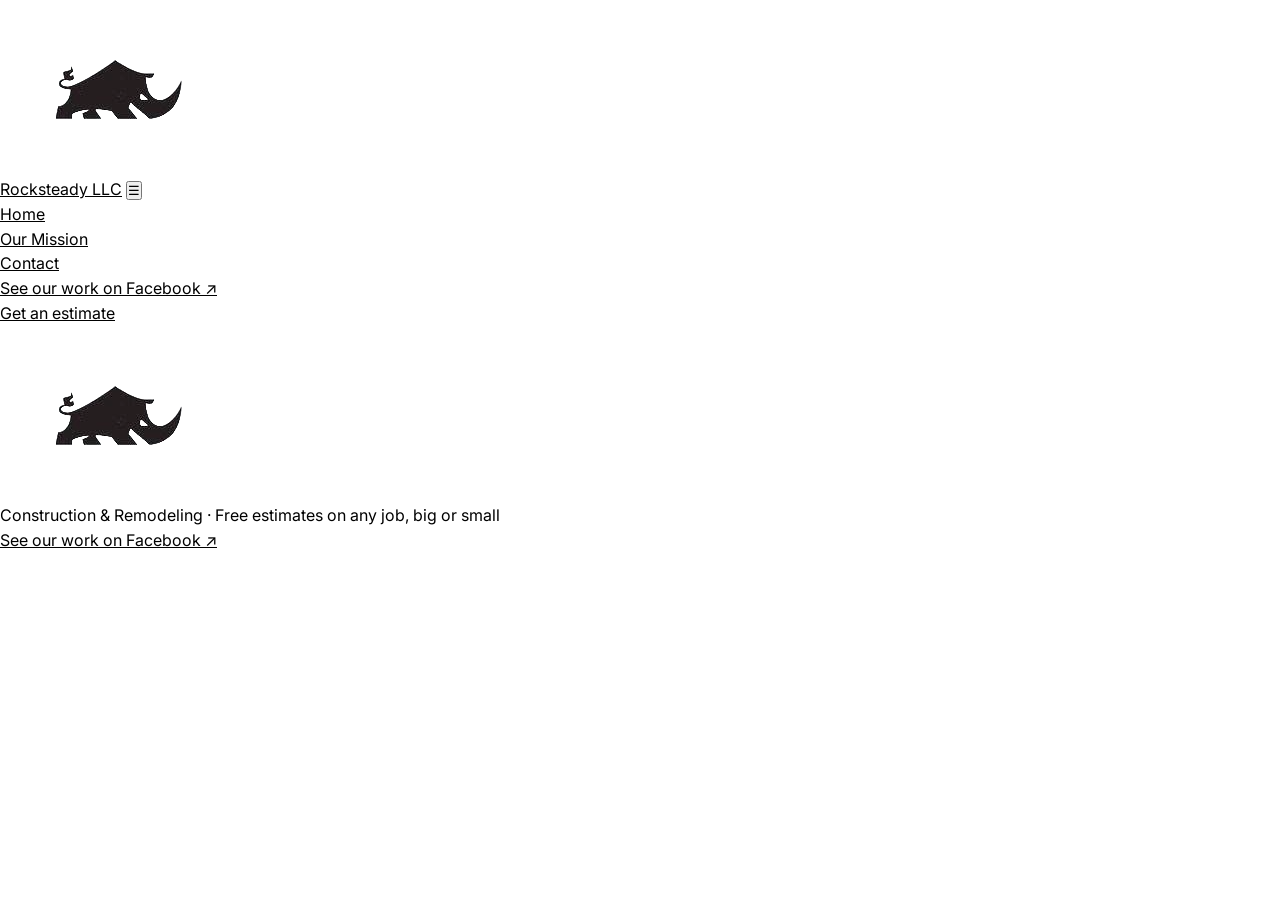
==== index.html @ 081a8885 "Initial commit" ====
<!DOCTYPE html>
<html lang="en">
<head>
<meta charset="UTF-8">
<meta name="viewport" content="width=device-width, initial-scale=1.0">
<title>COMPANY NAME EXAMPLE</title>
<link rel="stylesheet" href="css/styles.css">
</head>
<body data-page="home">

<header><div id="nav-root"></div></header>

<main>
  <div id="intro-root"></div>
  <div id="services-root"></div>
  <div id="process-root"></div>
  <div id="about-root"></div>
</main>

<div id="footer-root"></div>

<script src="js/site.js"></script>
<script src="js/home.js"></script>
</body>
</html>
---- css/styles.css ----
@import url('https://fonts.googleapis.com/css2?family=Archivo:wght@700;900&family=Inter:wght@400;500;600&family=IBM+Plex+Mono:wght@400;500&display=swap');

:root {
  --color-bg: #fafafa;
  --color-text: #1a1a1a;
  --teal: #0d9488;
  --deep-teal: #115e59;
  --aqua: #2dd4bf;
  --muted-blue: #6b7280;
  --line: rgba(36,39,43,0.14);
}

*{box-sizing:border-box; margin:0; padding:0;}

html{scroll-behavior:smooth;}

body{
  font-family:'Inter', sans-serif;
  color:var(--charcoal);
  background:var(--offwhite);
  line-height:1.55;
  -webkit-font-smoothing:antialiased;
}

h1,h2,h3{font-family:'Archivo', sans-serif; font-weight:900; letter-spacing:-0.01em;}

.mono{font-family:'IBM Plex Mono', monospace;}

a{color:inherit;}

img{max-width:100%; display:block;}

a:focus-visible, button:focus-visible{
  outline:3px solid var(--muted-blue);
  outline-offset:3px;
}
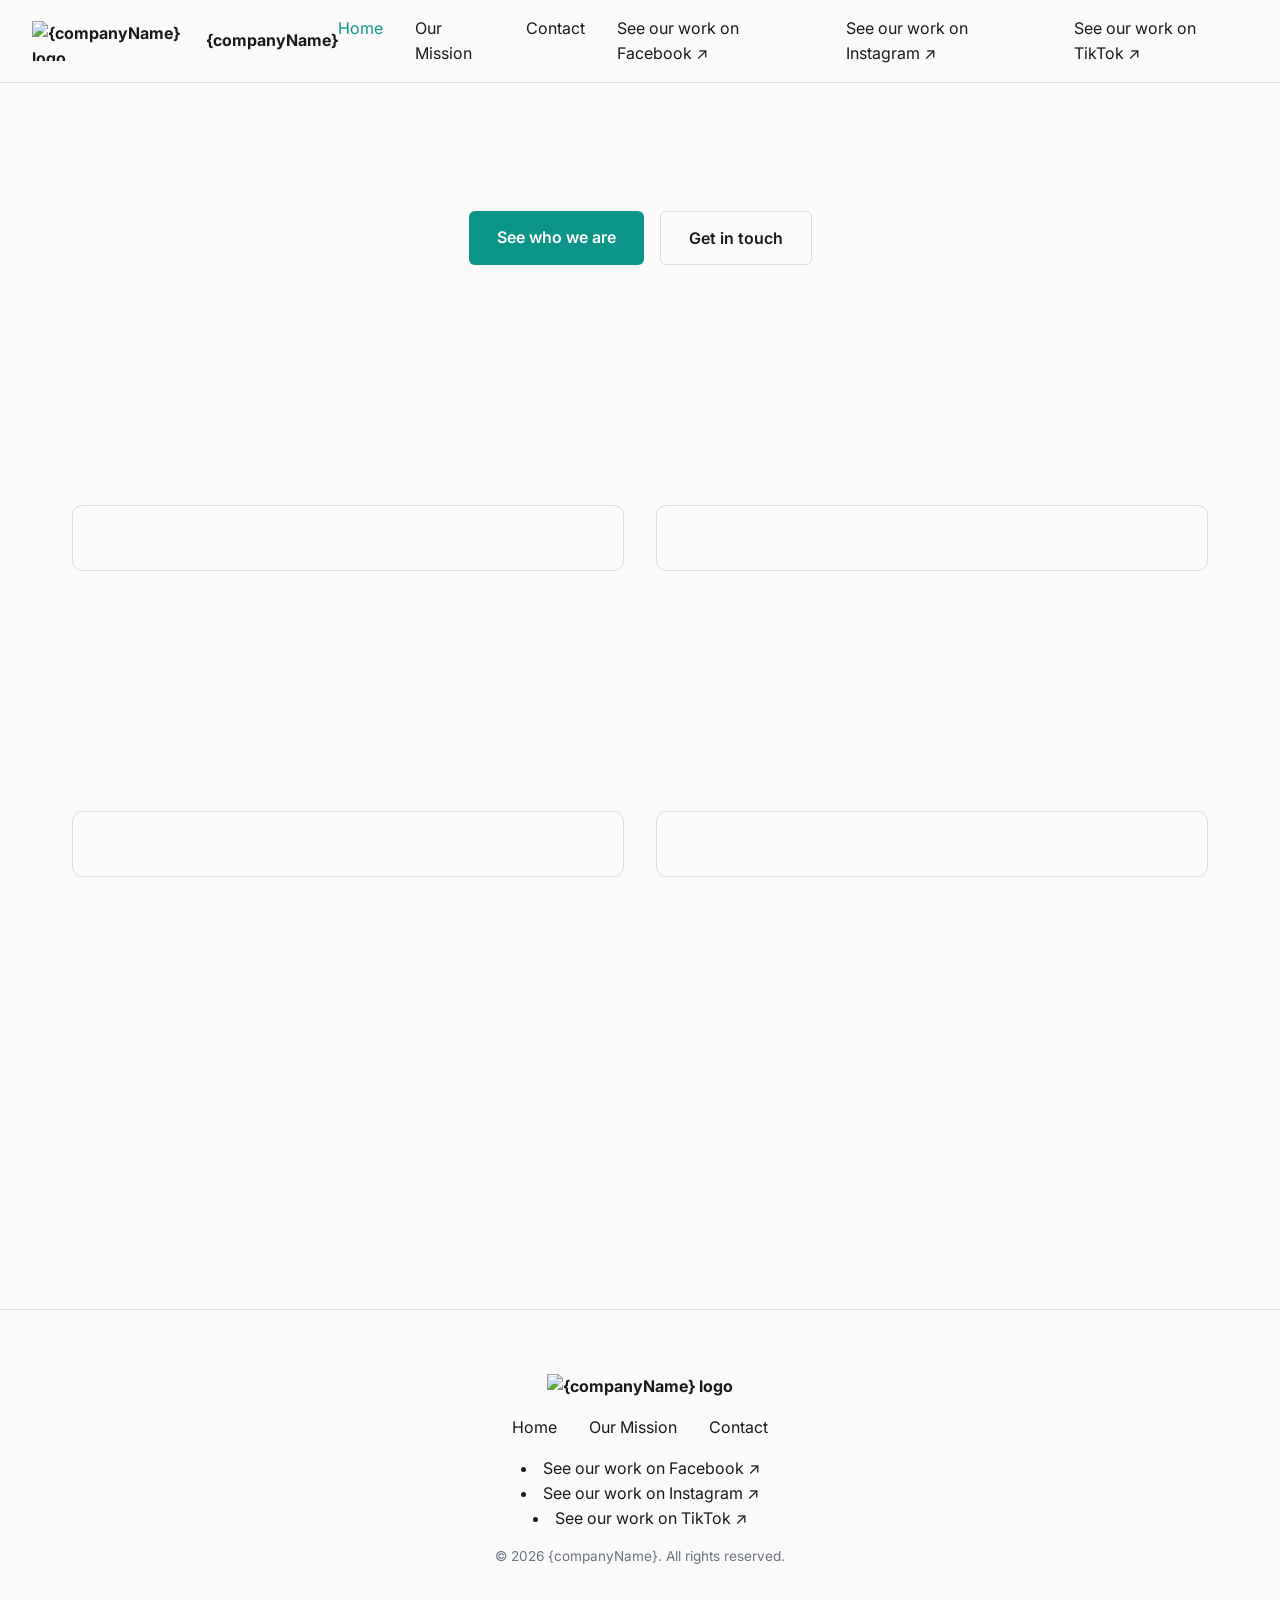
==== commit 0a466b5a: "set up home page and necessary base css styling" ====
--- a/index.html
+++ b/index.html
@@ -3,7 +3,7 @@
 <head>
 <meta charset="UTF-8">
 <meta name="viewport" content="width=device-width, initial-scale=1.0">
-<title>COMPANY NAME EXAMPLE</title>
+<title>{{COMPANY_NAME}}</title>
 <link rel="stylesheet" href="css/styles.css">
 </head>
 <body data-page="home">
@@ -11,10 +11,10 @@
 <header><div id="nav-root"></div></header>
 
 <main>
-  <div id="intro-root"></div>
-  <div id="services-root"></div>
-  <div id="process-root"></div>
-  <div id="about-root"></div>
+  <div id="home-intro-root"></div>
+  <div id="home-highlight1-root"></div>
+  <div id="home-highlight2-root"></div>
+  <div id="home-about-root"></div>
 </main>
 
 <div id="footer-root"></div>
--- a/css/styles.css
+++ b/css/styles.css
@@ -1,36 +1,290 @@
+/* ============================================================
+   FONTS
+   ============================================================ */
 @import url('https://fonts.googleapis.com/css2?family=Archivo:wght@700;900&family=Inter:wght@400;500;600&family=IBM+Plex+Mono:wght@400;500&display=swap');
 
+
+/* ============================================================
+   1. GLOBAL VARIABLES
+   Change these once here to reskin an entire site.
+   ============================================================ */
 :root {
   --color-bg: #fafafa;
   --color-text: #1a1a1a;
-  --teal: #0d9488;
-  --deep-teal: #115e59;
-  --aqua: #2dd4bf;
-  --muted-blue: #6b7280;
-  --line: rgba(36,39,43,0.14);
-}
-
-*{box-sizing:border-box; margin:0; padding:0;}
-
-html{scroll-behavior:smooth;}
-
-body{
-  font-family:'Inter', sans-serif;
-  color:var(--charcoal);
-  background:var(--offwhite);
-  line-height:1.55;
-  -webkit-font-smoothing:antialiased;
-}
-
-h1,h2,h3{font-family:'Archivo', sans-serif; font-weight:900; letter-spacing:-0.01em;}
-
-.mono{font-family:'IBM Plex Mono', monospace;}
-
-a{color:inherit;}
-
-img{max-width:100%; display:block;}
-
-a:focus-visible, button:focus-visible{
-  outline:3px solid var(--muted-blue);
-  outline-offset:3px;
+
+  --color-primary: #0d9488;       /* was --teal — main brand color */
+  --color-primary-dark: #115e59;  /* was --dark-teal — hover states, emphasis */
+  --color-accent: #2dd4bf;        /* was --aqua — highlights, secondary accents */
+  --color-muted: #6b7280;         /* was --muted-blue — body text, subdued elements */
+  --color-line: rgba(36,39,43,0.14);
+  --color-primary-tint: rgba(13, 148, 136, 0.04); /* light background tint, e.g. featured cards */
+
+  /* spacing scale — keeps padding/margins consistent across sections */
+  --space-sm: 16px;
+  --space-md: 32px;
+  --space-lg: 64px;
+  --space-xl: 96px;
+
+  --max-width: 1200px;
+}
+
+
+/* ============================================================
+   2. RESET + BASE ELEMENTS
+   Applies everywhere, on every page. Don't put page-specific
+   styling here.
+   ============================================================ */
+* { box-sizing: border-box; margin: 0; padding: 0; }
+
+html { scroll-behavior: smooth; }
+
+body {
+  font-family: 'Inter', sans-serif;
+  color: var(--color-text);
+  background: var(--color-bg);
+  line-height: 1.55;
+  -webkit-font-smoothing: antialiased;
+}
+
+h1, h2, h3 {
+  font-family: 'Archivo', sans-serif;
+  font-weight: 900;
+  letter-spacing: -0.01em;
+}
+
+.mono { font-family: 'IBM Plex Mono', monospace; }
+
+a { color: inherit; text-decoration: none; }
+
+img { max-width: 100%; display: block; }
+
+a:focus-visible, button:focus-visible {
+  outline: 3px solid var(--color-muted);
+  outline-offset: 3px;
+}
+
+
+/* ============================================================
+   3. LAYOUT UTILITIES
+   Reusable helper classes referenced by site.js/home.js output.
+   ============================================================ */
+.wrap {
+  max-width: var(--max-width);
+  margin: 0 auto;
+  padding: 0 var(--space-md);
+}
+
+
+/* ============================================================
+   4. NAV
+   Controls #nav-root output from site.js (renderNav).
+   ============================================================ */
+nav {
+  display: flex;
+  align-items: center;
+  justify-content: space-between;
+  padding: var(--space-sm) var(--space-md);
+  border-bottom: 1px solid var(--color-line);
+}
+
+/* logoPosition variants — set via data.business.logoPosition in JSON */
+nav.logo-pos-center { justify-content: center; }
+nav.logo-pos-right { flex-direction: row-reverse; }
+
+.logo {
+  display: flex;
+  align-items: center;
+  gap: 10px;
+  font-weight: 700;
+}
+
+.logo-img { max-height: 40px; width: auto; }
+
+.navlinks {
+  display: flex;
+  gap: var(--space-md);
+  list-style: none;
+}
+
+.navlinks a.active { color: var(--color-primary); }
+
+.nav-cta {
+  background: var(--color-primary);
+  color: #fff;
+  padding: 10px 20px;
+  border-radius: 6px;
+  font-weight: 600;
+}
+
+.navlinks-mobile-toggle {
+  display: none;
+  background: none;
+  border: none;
+  font-size: 1.5rem;
+  cursor: pointer;
+}
+
+/* mobile nav — see section 8 for the breakpoint that activates this */
+.navlinks.open { display: flex; }
+
+
+/* ============================================================
+   5. FOOTER
+   Controls #footer-root output from site.js (renderFooter).
+   ============================================================ */
+footer {
+  border-top: 1px solid var(--color-line);
+  padding: var(--space-lg) 0;
+  margin-top: var(--space-xl);
+}
+
+footer .wrap {
+  display: flex;
+  flex-direction: column;
+  align-items: center;
+  gap: var(--space-sm);
+  text-align: center;
+}
+
+.footer-links {
+  display: flex;
+  gap: var(--space-md);
+  list-style: none;
+}
+
+.copyright {
+  color: var(--color-muted);
+  font-size: 0.85rem;
+}
+
+
+/* ============================================================
+   6. BUTTONS + CTAs
+   Shared across intro CTAs, mission CTA, contact form submit, etc.
+   ============================================================ */
+.btn {
+  display: inline-block;
+  padding: 14px 28px;
+  border-radius: 6px;
+  font-weight: 600;
+  transition: background 0.2s ease, transform 0.2s ease;
+}
+
+.btn-primary {
+  background: var(--color-primary);
+  color: #fff;
+}
+
+.btn-primary:hover { background: var(--color-primary-dark); }
+
+.btn-ghost {
+  background: transparent;
+  border: 1px solid var(--color-line);
+  color: var(--color-text);
+}
+
+.btn-ghost:hover { border-color: var(--color-primary); color: var(--color-primary); }
+
+
+/* ============================================================
+   7. HOME PAGE SECTIONS
+   Controls output from home.js (renderIntro, renderHighlight, renderAbout).
+   Only applies where these classes appear — i.e. only on index.html.
+   ============================================================ */
+.intro {
+  padding: var(--space-xl) 0;
+  text-align: center;
+}
+
+.eyebrow, .section-num {
+  font-family: 'IBM Plex Mono', monospace;
+  color: var(--color-primary);
+  font-size: 0.85rem;
+  text-transform: uppercase;
+  letter-spacing: 0.05em;
+  margin-bottom: var(--space-sm);
+}
+
+.intro h1 { font-size: clamp(2.5rem, 5vw, 4rem); margin-bottom: var(--space-sm); }
+
+.sub {
+  color: var(--color-muted);
+  font-size: 1.1rem;
+  max-width: 600px;
+  margin: 0 auto var(--space-md);
+}
+
+.intro-ctas {
+  display: flex;
+  gap: var(--space-sm);
+  justify-content: center;
+}
+
+.highlight { padding: var(--space-xl) 0; }
+
+.section-head {
+  display: flex;
+  justify-content: space-between;
+  align-items: flex-end;
+  margin-bottom: var(--space-md);
+  gap: var(--space-md);
+}
+
+.highlight-grid {
+  display: grid;
+  grid-template-columns: repeat(auto-fit, minmax(260px, 1fr));
+  gap: var(--space-md);
+}
+
+.highlight-card {
+  border: 1px solid var(--color-line);
+  border-radius: 10px;
+  padding: var(--space-md);
+}
+
+.highlight-card.featured {
+  border-color: var(--color-primary);
+  background: var(--color-primary-tint);
+}
+
+.about { padding: var(--space-xl) 0; }
+
+
+/* ============================================================
+   8. MOBILE / RESPONSIVE
+   ============================================================ */
+@media (max-width: 768px) {
+  .navlinks-mobile-toggle { display: block; }
+
+  .navlinks {
+    display: none;
+    position: absolute;
+    top: 100%;
+    left: 0;
+    right: 0;
+    flex-direction: column;
+    background: var(--color-bg);
+    padding: var(--space-md);
+    border-bottom: 1px solid var(--color-line);
+  }
+
+  .intro-ctas { flex-direction: column; }
+
+  .section-head { flex-direction: column; align-items: flex-start; }
+}
+
+
+/* ============================================================
+   9. SCROLL-REVEAL ANIMATION
+   Controls .reveal / .reveal.in toggled by initReveal() in site.js.
+   ============================================================ */
+.reveal {
+  opacity: 0;
+  transform: translateY(20px);
+  transition: opacity 0.6s ease, transform 0.6s ease;
+}
+
+.reveal.in {
+  opacity: 1;
+  transform: translateY(0);
 }
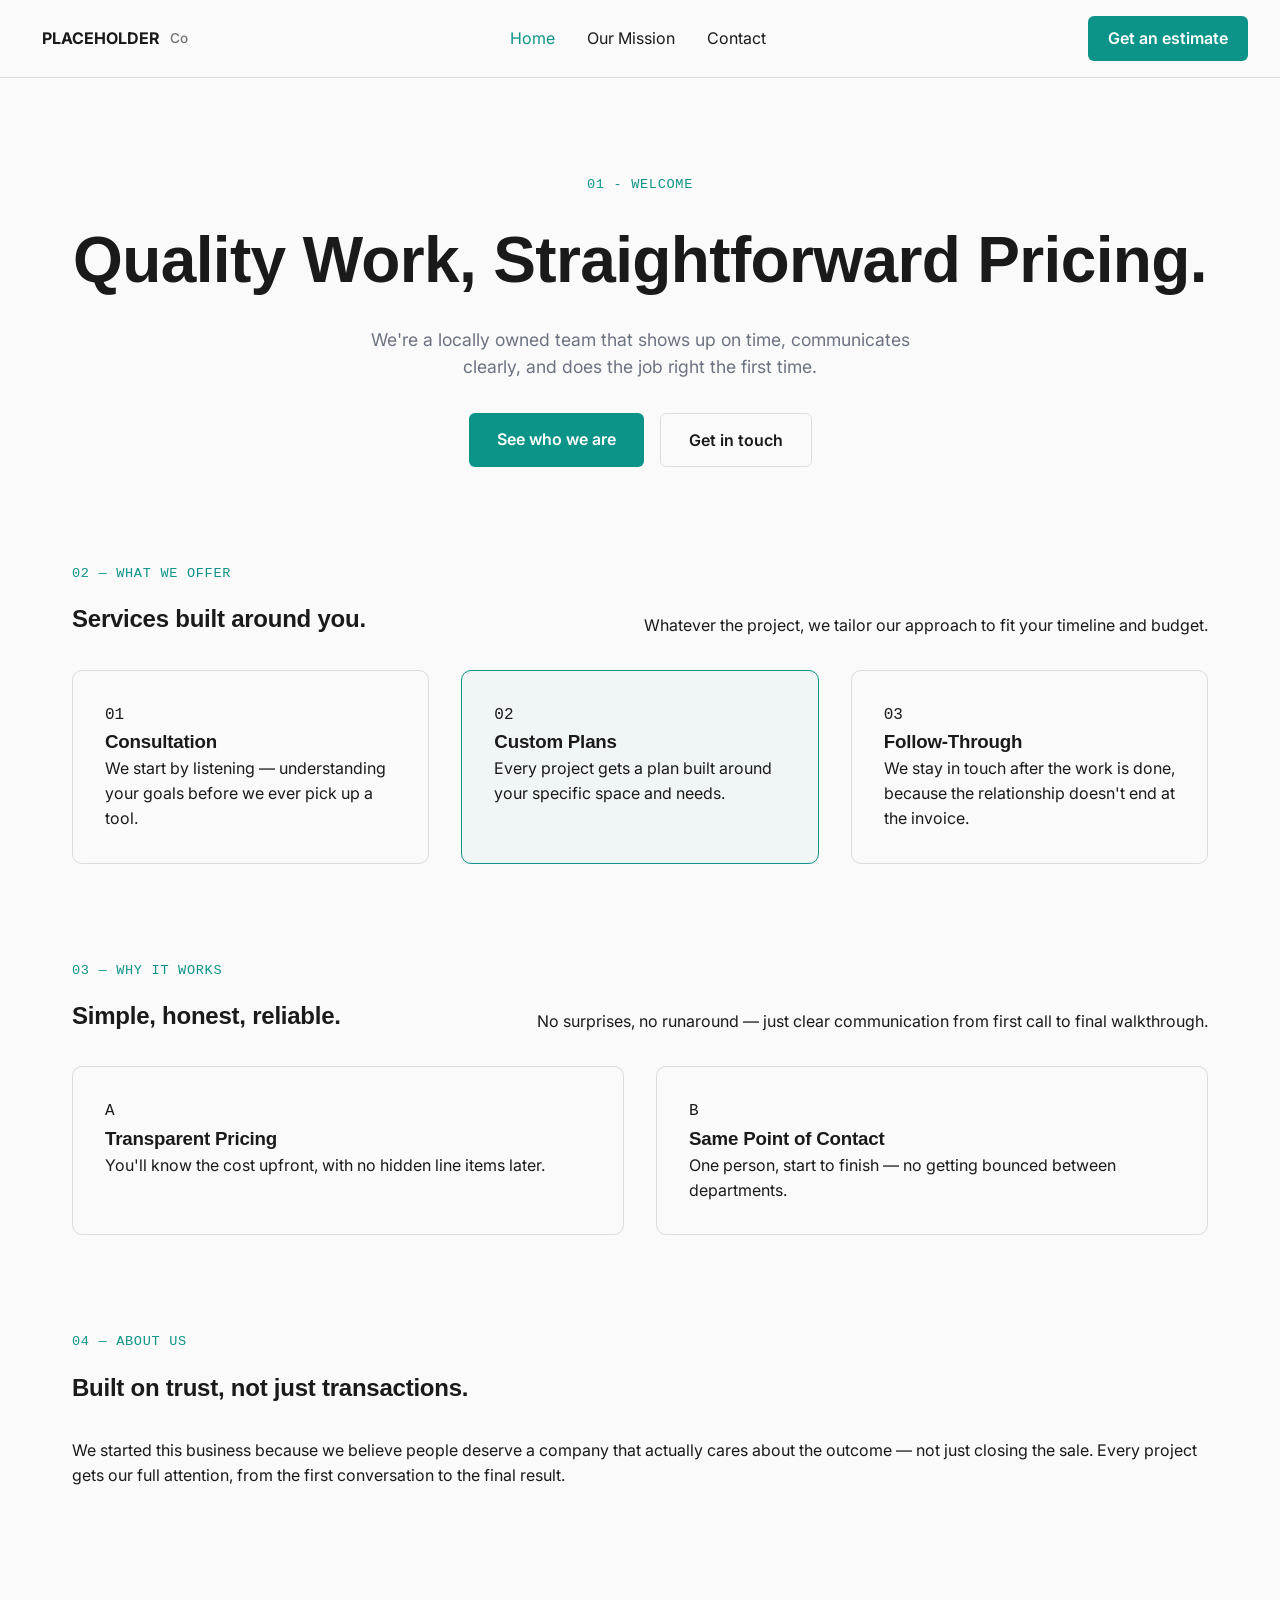
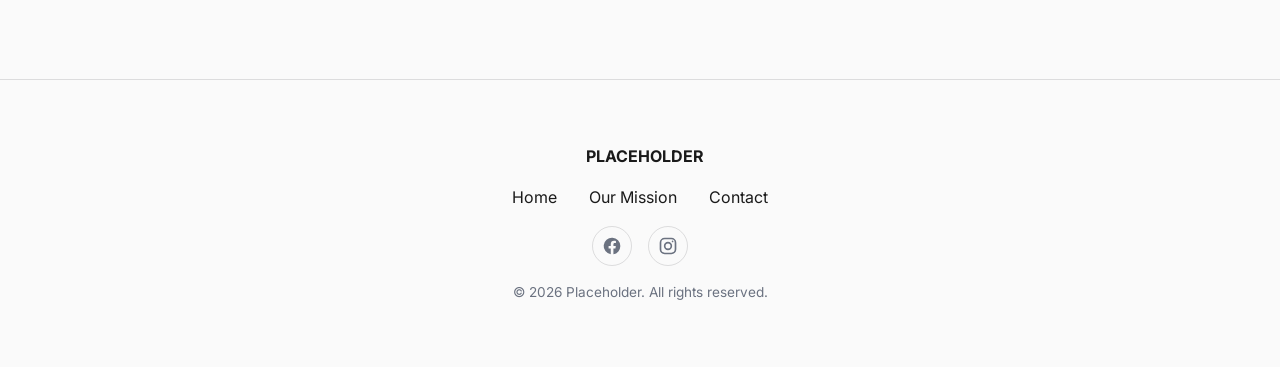
==== commit a9167256: "changed to placeholder co" ====
--- a/index.html
+++ b/index.html
@@ -3,7 +3,7 @@
 <head>
 <meta charset="UTF-8">
 <meta name="viewport" content="width=device-width, initial-scale=1.0">
-<title>{{COMPANY_NAME}}</title>
+<title>Placeholder Co.</title>
 <link rel="stylesheet" href="css/styles.css">
 </head>
 <body data-page="home">
--- a/css/styles.css
+++ b/css/styles.css
@@ -80,6 +80,7 @@
    Controls #nav-root output from site.js (renderNav).
    ============================================================ */
 nav {
+  position: relative;
   display: flex;
   align-items: center;
   justify-content: space-between;
@@ -191,10 +192,7 @@
    Controls output from home.js (renderIntro, renderHighlight, renderAbout).
    Only applies where these classes appear — i.e. only on index.html.
    ============================================================ */
-.intro {
-  padding: var(--space-xl) 0;
-  text-align: center;
-}
+.intro { padding-top: var(--space-xl); text-align: center; }
 
 .eyebrow, .section-num {
   font-family: 'IBM Plex Mono', monospace;
@@ -220,7 +218,7 @@
   justify-content: center;
 }
 
-.highlight { padding: var(--space-xl) 0; }
+.highlight { padding-top: var(--space-xl); }
 
 .section-head {
   display: flex;
@@ -247,7 +245,7 @@
   background: var(--color-primary-tint);
 }
 
-.about { padding: var(--space-xl) 0; }
+.about { padding-top: var(--space-xl); padding-bottom: var(--space-xl); }
 
 
 /* ============================================================
@@ -268,6 +266,8 @@
     border-bottom: 1px solid var(--color-line);
   }
 
+  .nav-cta { display: none; }
+
   .intro-ctas { flex-direction: column; }
 
   .section-head { flex-direction: column; align-items: flex-start; }
@@ -287,4 +287,138 @@
 .reveal.in {
   opacity: 1;
   transform: translateY(0);
+}
+
+/* ============================================================
+   10. MISSION PAGE SECTIONS
+   Controls output from mission.js (renderMissionIntro, renderStory,
+   renderValues, renderMissionCta). Only applies on mission.html.
+   ============================================================ */
+.mission-intro {
+  padding-top: var(--space-xl);
+  text-align: center;
+}
+
+.mission-intro h1 { font-size: clamp(2.5rem, 5vw, 4rem); margin-bottom: var(--space-sm); }
+
+.story { padding-top: var(--space-xl); }
+
+.story .body {
+  max-width: 700px;
+  font-size: 1.1rem;
+}
+
+.values { padding-top: var(--space-xl); }
+
+.values-grid {
+  display: grid;
+  grid-template-columns: repeat(auto-fit, minmax(220px, 1fr));
+  gap: var(--space-md);
+}
+
+.value-card {
+  border: 1px solid var(--color-line);
+  border-radius: 10px;
+  padding: var(--space-md);
+}
+
+.mission-cta {
+  padding: var(--space-xl) 0;
+  text-align: center;
+}
+
+/* ============================================================
+   11. CONTACT PAGE SECTIONS
+   Controls output from contact.js (renderContactIntro,
+   renderContactForm, renderContactInfo). Only applies on contact.html.
+   ============================================================ */
+.contact-intro {
+  padding-top: var(--space-xl);
+  text-align: center;
+}
+
+.contact-intro h1 { font-size: clamp(2.5rem, 5vw, 4rem); margin-bottom: var(--space-sm); }
+
+.contact-form-section { padding-top: var(--space-lg); }
+
+#contact-form {
+  max-width: 600px;
+  margin: 0 auto;
+  display: flex;
+  flex-direction: column;
+  gap: var(--space-sm);
+}
+
+.form-field {
+  display: flex;
+  flex-direction: column;
+  gap: 6px;
+}
+
+.form-field label {
+  font-weight: 600;
+  font-size: 0.9rem;
+}
+
+.form-field input,
+.form-field textarea {
+  font-family: 'Inter', sans-serif;
+  font-size: 1rem;
+  padding: 12px;
+  border: 1px solid var(--color-line);
+  border-radius: 6px;
+  background: #fff;
+}
+
+.form-field input:focus,
+.form-field textarea:focus {
+  outline: 2px solid var(--color-primary);
+  outline-offset: 1px;
+}
+
+.contact-info {
+  padding: var(--space-xl) 0;
+  text-align: center;
+}
+
+.contact-info {
+  list-style: none;
+  display: flex;
+  flex-direction: column;
+  gap: 4px;
+  justify-content: center;
+}
+
+.footer-social {
+  display: flex;
+  gap: var(--space-sm);
+  list-style: none;
+  justify-content: center;
+}
+
+.social-icon {
+  display: flex;
+  align-items: center;
+  justify-content: center;
+  width: 40px;
+  height: 40px;
+  border-radius: 50%;
+  border: 1px solid var(--color-line);
+  color: var(--color-muted);
+  transition: color 0.2s ease, border-color 0.2s ease;
+}
+
+.social-icon:hover {
+  color: var(--color-primary);
+  border-color: var(--color-primary);
+}
+
+.contact-info p { margin-bottom: var(--space-sm); }
+
+.contact-map {
+  width: 100%;
+  height: 300px;
+  border: none;
+  border-radius: 10px;
+  margin-top: var(--space-md);
 }
